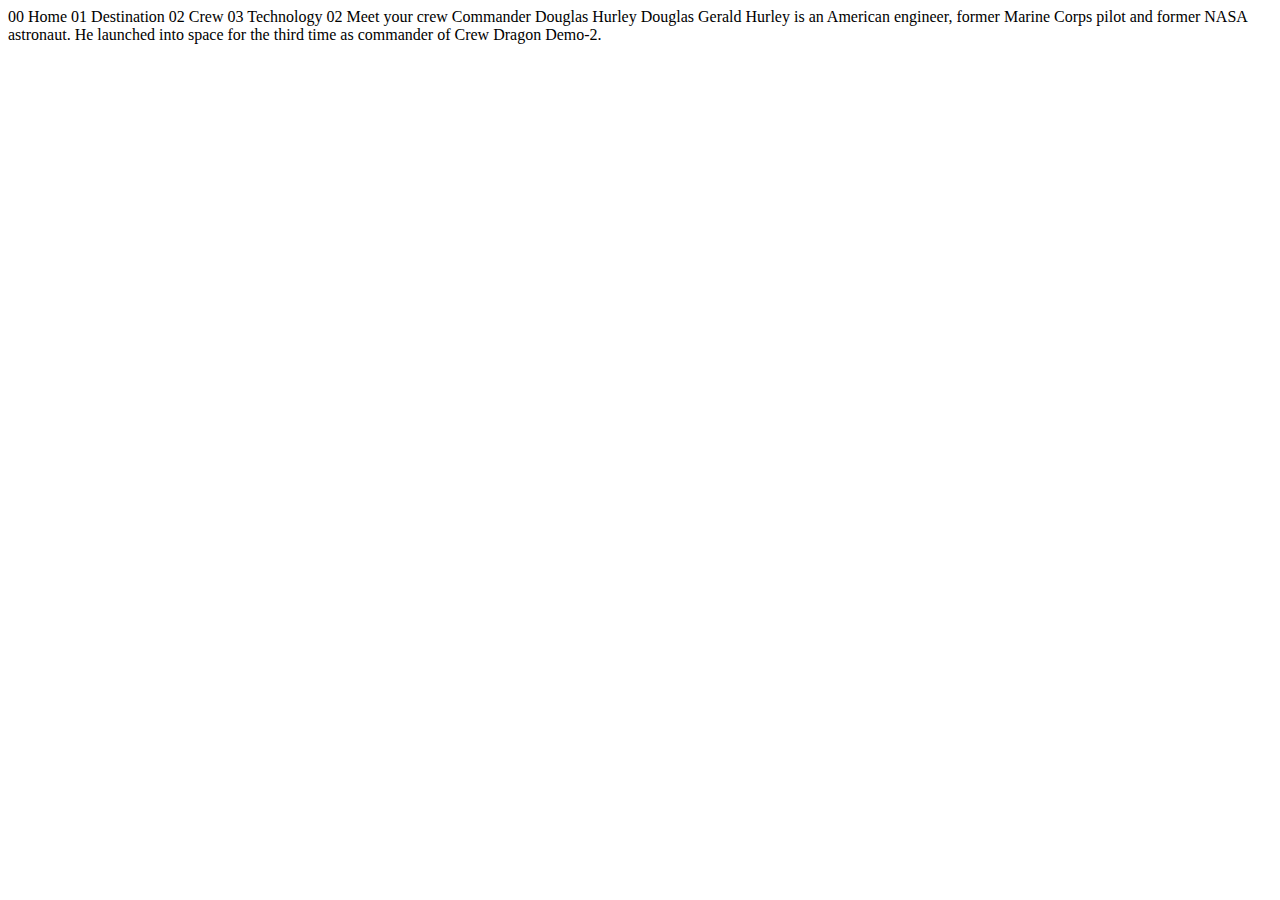
==== crew-commander.html @ e64a9669 "initial commit" ====
<!DOCTYPE html>
<html lang="en">
<head>
  <meta charset="UTF-8">
  <meta name="viewport" content="width=device-width, initial-scale=1.0">

  <link rel="icon" type="image/png" sizes="32x32" href="./assets/favicon-32x32.png">
  
  <title>Frontend Mentor | Space tourism website</title>
</head>
<body>

  00 Home
  01 Destination
  02 Crew
  03 Technology

  02 Meet your crew

  Commander
  Douglas Hurley

  Douglas Gerald Hurley is an American engineer, former Marine Corps pilot 
  and former NASA astronaut. He launched into space for the third time as 
  commander of Crew Dragon Demo-2.
</body>
</html>
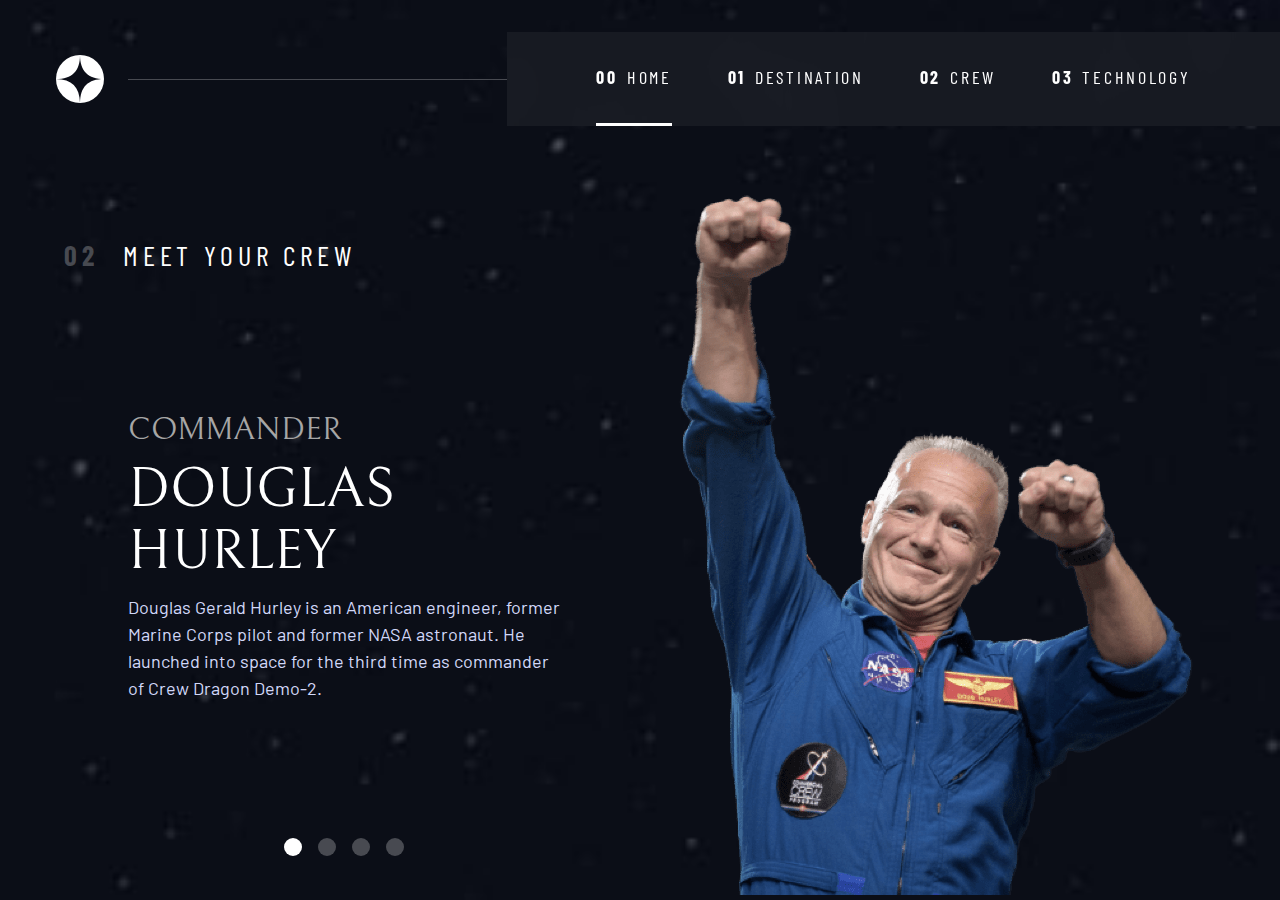
==== commit 52ede998: "Crew-template" ====
--- a/crew-commander.html
+++ b/crew-commander.html
@@ -1,27 +1,65 @@
 <!DOCTYPE html>
 <html lang="en">
+
 <head>
   <meta charset="UTF-8">
   <meta name="viewport" content="width=device-width, initial-scale=1.0">
 
+  <!-- Google fonts -->
+  <link rel="preconnect" href="https://fonts.googleapis.com">
+  <link rel="preconnect" href="https://fonts.gstatic.com" crossorigin>
+  <link
+    href="https://fonts.googleapis.com/css2?family=Barlow+Condensed:wght@400;700&family=Bellefair&family=Barlow:wght@400;700&display=swap"
+    rel="stylesheet">
+
   <link rel="icon" type="image/png" sizes="32x32" href="./assets/favicon-32x32.png">
-  
-  <title>Frontend Mentor | Space tourism website</title>
+  <link rel="stylesheet" href="./css/utility.css">
+  <link rel="stylesheet" href="./css/style.css">
+
+  <script src="./scripts/script.js" defer></script>
+
+  <title>Space tourism - Crew</title>
 </head>
-<body>
 
-  00 Home
-  01 Destination
-  02 Crew
-  03 Technology
+<body class="crew">
+  <header class="primary-header flex">
+    <div>
+      <img src="./assets/shared/logo.svg" alt="space tourism logo" class="logo">
+    </div>
+    <button class="mobile-nav-toggle" aria-controls="primary-navigation">
+      <span class="sr-only" aria-expanded="false">Menu</span>
+    </button>
+    <nav>
+      <ul id="primary-navigation" data-visible="false" class="primary-navigation underline-indicators flex">
+        <li class="active"><a class="ff-sans-cond uppercase text-white letter-spacing-2" href="index.html"><span
+              aria-hidden="true">00</span>Home</a></li>
+        <li><a class="ff-sans-cond uppercase text-white letter-spacing-2" href="destination.html"><span
+              aria-hidden="true">01</span>Destination</a></li>
+        <li><a class="ff-sans-cond uppercase text-white letter-spacing-2" href="crew.html"><span
+              aria-hidden="true">02</span>Crew</a></li>
+        <li><a class="ff-sans-cond uppercase text-white letter-spacing-2" href="technology.html"><span
+              aria-hidden="true">03</span>Technology</a></li>
+      </ul>
+    </nav>
+  </header>
+  <main class="grid-container grid-container--crew flow">
+    <h1 class="numbered-title"><span aria-hidden="true">02</span> Meet your crew</h1>
+    <div class="dot-indicators flex">
+      <button aria-selected="true"><span class="sr-only">The commander</span></button>
+      <button aria-selected="false"><span class="sr-only">The mission specialist</span></button>
+      <button aria-selected="false"><span class="sr-only">The pilot</span></button>
+      <button aria-selected="false"><span class="sr-only">The crew engineer</span></button>
+    </div>
+    <article class="crew-details">
+      <h2 class="fs-600 ff-serif uppercase">Commander</h2>
+      <p class="crew-name fs-700 uppercase ff-serif">Douglas Hurley</p>
+      <p class="crew-text">Douglas Gerald Hurley is an American engineer, former Marine Corps pilot
+        and former NASA astronaut. He launched into space for the third time as
+        commander of Crew Dragon Demo-2.</p>
+    </article>
 
-  02 Meet your crew
+    <img src="assets/crew/image-douglas-hurley.png" alt="Douglas Hurley">
+  </main>
+</body>
 
-  Commander
-  Douglas Hurley
-
-  Douglas Gerald Hurley is an American engineer, former Marine Corps pilot 
-  and former NASA astronaut. He launched into space for the third time as 
-  commander of Crew Dragon Demo-2.
-</body>
 </html>--- a/css/utility.css
+++ b/css/utility.css
@@ -0,0 +1,165 @@
+/* ------------------------- */
+/* Utility classes           */
+/* ------------------------- */
+
+.flex {
+    display: flex;
+    gap: var(--gap, 1rem); 
+}
+
+.grid {
+    display: grid;
+    gap: var(--gap, 1rem);
+}
+
+.flow > *:where(:not(:first-child)) {
+    margin-top: var(--flow-space, 1rem);
+}
+
+.d-block {
+    display: block;
+}
+
+.container {
+    padding-inline: 2em;
+    margin-inline: auto;
+    max-width: 80rem;
+}
+
+.sr-only {
+    position: absolute;
+    width: 1px;
+    height: 1px;
+    padding: 0;
+    margin: -1px;
+    overflow: hidden;
+    clip: rect(0,0,0,0);
+    white-space: no-wrap;
+    border: 0;
+}
+
+
+/* ------------------- */
+/* Custom properties   */
+/* ------------------- */
+
+:root {
+    /* colors */
+    --clr-dark: 230 35% 7%;
+    --clr-light: 231 77% 90%;
+    --clr-white: 0 0% 100%;
+    --clr-gray:  0, 0%, 65%;
+    
+    /* font-sizes */
+    --fs-900: clamp(5rem, 8vw + 1rem, 9.375rem);
+    --fs-800: 3.5rem;
+    --fs-700: 1.5rem;
+    --fs-600: 1rem;
+    --fs-500: 1rem;
+    --fs-400: 0.9375rem;
+    --fs-300: 1rem;
+    --fs-200: 0.875rem;
+    
+    /* font-families */
+    --ff-serif: "Bellefair", serif;
+    --ff-sans-cond: "Barlow Condensed", sans-serif;
+    --ff-sans-normal: "Barlow", sans-serif;
+}
+
+@media (min-width: 35em) {
+    :root {
+        --fs-800: 5rem;
+        --fs-700: 2.5rem;
+        --fs-600: 1.5rem;
+        --fs-500: 1.25rem;
+        --fs-400: 1rem;
+    }
+}
+
+@media (min-width: 45em) {
+    :root {
+        /* font-sizes */
+        --fs-800: 6.25rem;
+        --fs-700: 3.5rem;
+        --fs-600: 2rem;
+        --fs-500: 1.75rem;
+        --fs-400: 1.125rem;
+    }
+}
+
+
+/* ------------------- */
+/* Reset               */
+/* ------------------- */
+
+/* https://piccalil.li/blog/a-modern-css-reset/ */
+
+/* Box sizing */
+*,
+*::before,
+*::after {
+    box-sizing: border-box;
+}
+
+/* Reset margins */
+body,
+h1,
+h2,
+h3,
+h4,
+h5,
+p,
+figure,
+picture {
+    margin: 0; 
+}
+
+h1,
+h2,
+h3,
+h4,
+h5,
+h6,
+p {
+    font-weight: 400;
+}
+
+/* set up the body */
+body {
+    font-family: var(--ff-sans-normal);
+    font-size: var(--fs-400);
+    color: hsl( var(--clr-white) );
+    background-color: hsl( var(--clr-dark) );
+    line-height: 1.5;
+    min-height: 100vh;
+    display: grid;
+    grid-template-rows: min-content 1fr;
+    overflow-x: hidden;
+}
+
+/* make images easier to work with */
+img,
+picture {
+    max-width: 100%;
+    display: block;
+}
+
+/* make form elements easier to work with */
+input,
+button,
+textarea,
+select {
+    font: inherit;
+}
+
+/* remove animations for people who've turned them off */
+@media (prefers-reduced-motion: reduce) {  
+  *,
+  *::before,
+  *::after {
+    animation-duration: 0.01ms !important;
+    animation-iteration-count: 1 !important;
+    transition-duration: 0.01ms !important;
+    scroll-behavior: auto !important;
+  }
+}--- a/css/style.css
+++ b/css/style.css
@@ -0,0 +1,487 @@
+.skip-to-content {
+    position: absolute;
+    z-index: 9999;
+    background: hsl( var(--clr-white) );
+    color: hsl( var(--clr-dark) ); 
+    padding: .5em 1em;
+    margin-inline: auto;
+    transform: translateY(-100%);
+    transition: transform 250ms ease-in;
+}
+
+.skip-to-content:focus {
+    transform: translateY(0);
+}
+
+/* colors */
+
+.bg-dark { background-color: hsl( var(--clr-dark) );}
+.bg-accent { background-color: hsl( var(--clr-light) );}
+.bg-white { background-color: hsl( var(--clr-white) );}
+
+.text-dark { color: hsl( var(--clr-dark) );}
+.text-accent { color: hsl( var(--clr-light) );}
+.text-white { color: hsl( var(--clr-white) );}
+
+/* typography */
+
+.ff-serif { font-family: var(--ff-serif); } 
+.ff-sans-cond { font-family: var(--ff-sans-cond); } 
+.ff-sans-normal { font-family: var(--ff-sans-normal); } 
+
+.letter-spacing-1 { letter-spacing: 4.75px; } 
+.letter-spacing-2 { letter-spacing: 2.7px; } 
+.letter-spacing-3 { letter-spacing: 2.35px; } 
+
+.uppercase { text-transform: uppercase; }
+
+.fs-900 { font-size: var(--fs-900); }
+.fs-800 { font-size: var(--fs-800); }
+.fs-700 { font-size: var(--fs-700); }
+.fs-600 { font-size: var(--fs-600); }
+.fs-500 { font-size: var(--fs-500); }
+.fs-400 { font-size: var(--fs-400); }
+.fs-300 { font-size: var(--fs-300); }
+.fs-200 { font-size: var(--fs-200); }
+
+.fs-900,
+.fs-800,
+.fs-700,
+.fs-600 {
+    line-height: 1.1;
+}
+
+.numbered-title {
+    font-family: var(--ff-sans-cond);
+    font-size: var(--fs-500);
+    text-transform: uppercase;
+    letter-spacing: 4.72px; 
+}
+
+.numbered-title span {
+    margin-right: .5em;
+    font-weight: 700;
+    color: hsl( var(--clr-white) / .25);
+}
+
+
+/* ------------------- */
+/* Compontents         */
+/* ------------------- */
+
+.large-button {
+    font-size: 2rem;
+    position: relative;
+    z-index: 1;
+    display: inline-grid;
+    place-items: center;
+    padding: 0 2em;
+    border-radius: 50%;
+    aspect-ratio: 1;
+    text-decoration: none;
+}
+
+.large-button::after {
+    content: '';
+    position: absolute;
+    z-index: -1;
+    width: 100%;
+    height: 100%;
+    background: hsl( var(--clr-white) / .1);
+    border-radius: 50%;
+    opacity: 0;
+    transition: opacity 500ms linear, transform 750ms ease-in-out;
+}
+ 
+.large-button:hover::after,
+.large-button:focus::after {
+    opacity: 1;
+    transform: scale(1.5);
+}
+
+/* primary-header */
+
+.logo {
+    margin: 1.5rem clamp(1.5rem, 5vw, 3.5rem);
+}
+
+.primary-header {
+    justify-content: space-between;
+    align-items: center;
+}
+
+.primary-navigation {
+    --gap: clamp(1.5rem, 5vw, 3.5rem);
+    --underline-gap: 2rem;
+    list-style: none;
+    padding: 0;
+    margin: 0;
+    background: hsl( var(--clr-white) / 0.05);
+    backdrop-filter: blur(1.5rem);
+}
+
+.primary-navigation a {
+    text-decoration: none;
+}
+
+.primary-navigation a > span {
+    font-weight: 700;
+    margin-right: .5em;
+}
+
+.mobile-nav-toggle {
+    display: none;
+}
+
+@media (max-width: 35rem) {
+    .primary-navigation {
+        --underline-gap: .5rem;
+        position: fixed;
+        z-index: 1000;
+        inset: 0 0 0 30%;
+        list-style: none;
+        padding: min(20rem, 15vh) 2rem;
+        margin: 0;
+        flex-direction: column;
+        transform: translateX(100%);
+        transition: transform 500ms ease-in-out;
+    }
+    
+    .primary-navigation[data-visible="true"] {
+        transform: translateX(0);
+    }
+    
+    .primary-navigation.underline-indicators > .active {
+       border: 0;
+    }
+    
+    .mobile-nav-toggle {
+        display: block;
+        position: absolute;
+        z-index: 2000;
+        right: 1rem;
+        top: 2rem;
+        background: transparent;
+        background-image: url(../assets/shared/icon-hamburger.svg);
+        background-repeat: no-repeat;
+        background-position: center;
+        width: 1.5rem;
+        aspect-ratio: 1;
+        border: 0;
+    }
+    
+    .mobile-nav-toggle[aria-expanded="true"] {
+        background-image: url(../assets/shared/icon-close.svg);
+    }
+    
+    .mobile-nav-toggle:focus-visible {
+        outline: 5px solid white;
+        outline-offset: 5px;
+    }
+    
+}
+
+@media (min-width: 35em) {
+    .primary-navigation {
+        padding-inline: clamp(3rem, 7vw, 7rem);
+    }
+}
+
+@media (min-width: 35em) and (max-width: 44.999em) {
+    .primary-navigation a > span {
+        display: none;
+    }
+}
+
+@media (min-width: 45em) {
+    
+     .primary-header::after {
+         content: '';
+         display: block;
+         position: relative;
+         height: 1px;
+         width: 100%;
+         margin-right: -2.5rem;
+         background: hsl( var(--clr-white) / .25);
+         order: 1;
+     }
+     
+    nav {
+        order: 2;
+    }
+    
+    .primary-navigation {
+        margin-block: 2rem;
+    }
+    
+   
+}
+
+
+.underline-indicators > * {
+    cursor: pointer;
+    padding: var(--underline-gap, 1rem) 0;
+    border: 0;
+    border-bottom: .2rem solid hsl( var(--clr-white) / 0 );
+}
+
+.underline-indicators > *:hover,
+.underline-indicators > *:focus {
+    border-color: hsl( var(--clr-white) / .5);
+}
+
+.underline-indicators > .active,
+.underline-indicators > [aria-selected="true"] {
+    color: hsl( var(--clr-white) / 1);
+    border-color: hsl( var(--clr-white) / 1); 
+}
+
+.tab-list {
+    --gap: 2rem;
+}
+
+.dot-indicators > * {
+    cursor: pointer;
+    border: 0;
+    border-radius: 50%;
+    padding: .5em;
+    background-color: hsl( var(--clr-white) / .25);
+}
+ 
+.dot-indicators > *:hover,
+.dot-indicators > *:focus { 
+    background-color: hsl( var(--clr-white) / .5);
+}
+
+.dot-indicators > [aria-selected="true"] {
+    background-color: hsl( var(--clr-white) / 1); 
+}
+
+
+/* ----------------------------- */
+/* Page specific background      */
+/* ----------------------------- */
+body {
+    background-size: cover;
+    background-position: bottom center;
+}
+/* home */
+.home {
+    background-image: url(../assets/home/background-home-mobile.jpg);
+}
+
+@media (min-width: 35rem) {
+    .home {
+        background-position: center center;
+        background-image: url(../assets/home/background-home-tablet.jpg);
+    }
+    .destination {
+        background-position: center center;
+        background-image: url(../assets/destination/background-destination-tablet.jpg);
+    }
+}
+
+@media (min-width: 45rem) {
+    .home {
+        background-position: center center;
+        background-image: url(../assets/home/background-home-desktop.jpg);
+    }
+    .destination {
+        background-image: url(../assets/destination/background-destination-desktop.jpg);
+    }
+} 
+
+/* ----------------------------- */
+/* Layout                        */
+/* ----------------------------- */
+
+
+.grid-container {
+    text-align: center;
+    display: grid;
+    gap: 1rem;
+    place-items: center;
+    padding-inline: 1rem;
+    padding-bottom: 4rem;
+}
+
+.grid-container p:not([class]) {
+    max-width: 50ch;
+}
+
+.numbered-title {
+    grid-area: title;
+}
+
+/* destination layout */
+
+.destination {
+    background-image: url(../assets/destination/background-destination-mobile.jpg);
+}
+
+.grid-container--destination {
+    --flow-space: 2rem;
+    grid-template-areas: 
+        'title'
+        'image'
+        'tabs'
+        'content';
+}
+
+.grid-container--destination > img {
+    grid-area: image;
+    max-width: 60%;
+}
+
+.grid-container--destination > .tab-list {
+    grid-area: tabs;
+}
+
+.grid-container--destination > .destination-info {
+    grid-area: content;
+}
+
+.destination-meta {
+    flex-direction: column;
+    border-top: 1px solid hsl( var(--clr-white) / .1);
+    padding-top: 2.5rem;
+    margin-top: 2.5rem;
+    white-space: nowrap; 
+}
+
+.destination-meta p {
+    font-size: 1.75rem;
+}
+
+/* crew layout */
+
+.grid-container--crew {
+    --flow-space: 2rem;
+    grid-template-areas: 
+        'title'
+        'first'
+        'second'
+        'third';
+}
+
+.crew {
+    background-image: url(../assets/destination/background-destination-mobile.jpg);
+}
+
+.grid-container--crew > img {
+    grid-area: first;
+    max-width: 60%;
+}
+
+.grid-container--crew > .dot-indicators {
+    grid-area: second;
+}
+
+.grid-container--crew > .crew-details {
+    grid-area: third;
+    display: grid;
+    gap: 0.75rem;
+}
+
+.crew-text {
+    color: hsl(var(--clr-light));
+}
+
+.grid-container--crew h2 {
+    color: hsl(var(--clr-gray));
+}
+
+
+
+@media (min-width: 35em) {
+    .numbered-title {
+        justify-self: start;
+        margin-top: 2rem;
+    }
+    
+    .destination-meta {
+        flex-direction: row;
+        justify-content: space-evenly;
+    }
+
+    .grid-container--crew {
+        padding-bottom: 0;
+    }
+
+    .grid-container--crew > img {
+        grid-area: third;
+        max-width: 60%;
+        
+    }
+    
+    .grid-container--crew > .dot-indicators {
+        grid-area: second;
+    }
+    
+    .grid-container--crew > .crew-details {
+        grid-area: first;
+        padding-top: 2rem;
+        margin: 0 4rem;
+    }
+}
+
+@media (min-width: 45em) {
+    .grid-container {
+        text-align: left;
+        column-gap: var(--container-gap, 2rem);
+        grid-template-columns: minmax(1rem, 1fr) repeat(2, minmax(0, 45rem)) minmax(1rem, 1fr);
+    }
+        
+    .grid-container--home {
+        padding-bottom: max(6rem, 20vh);
+        align-items: end;
+    }
+
+    .grid-container--home > *:first-child {
+        grid-column: 2;
+    }
+
+    .grid-container--home > *:last-child {
+        grid-column: 3;
+    }
+
+    .grid-container--destination {
+        grid-template-areas: 
+            '. title title .'
+            '. image tabs .'
+            '. image content .';
+    }
+
+    .grid-container--destination > img {
+        max-width: 90%;
+    }
+
+    .destination-meta {
+        --gap: 6rem;
+        justify-content: start;
+    }
+
+    .grid-container--crew {
+        grid-template-areas: 
+            '. title   image .'
+            '. content image .'
+            '. dots    image .';
+    }
+
+    .grid-container--crew > img {
+        grid-area: image;
+        max-width: 100%;
+        
+    }
+    
+    .grid-container--crew > .dot-indicators {
+        grid-area: dots;
+    }
+    
+    .grid-container--crew > .crew-details {
+        grid-area: content;
+        padding-top: 2rem;
+        margin: 0 4rem;
+    }
+
+}